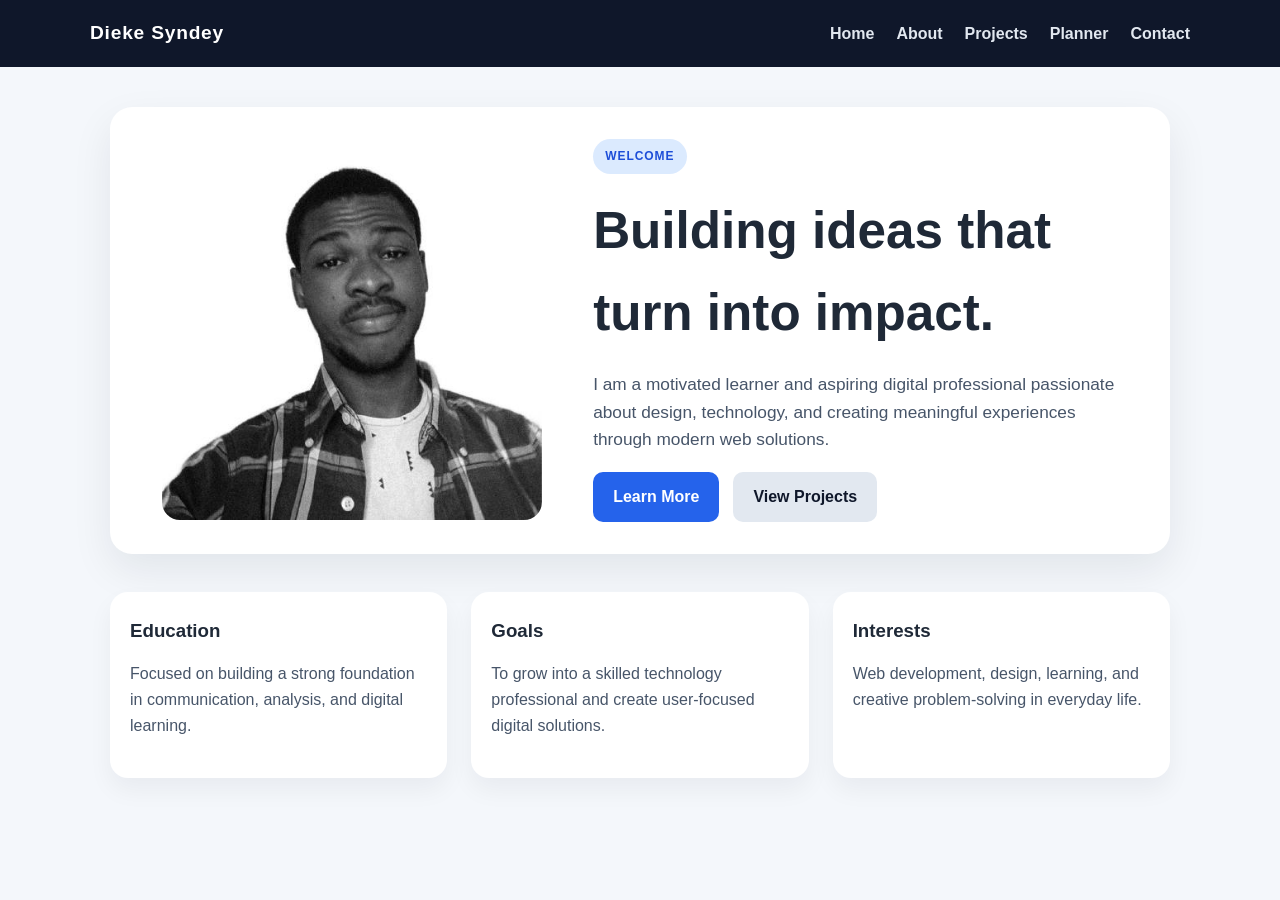
==== index.html @ cceca94e "init" ====
<!doctype html>
<html lang="en">
  <head>
    <meta charset="UTF-8" />
    <meta name="viewport" content="width=device-width, initial-scale=1.0" />
    <title>Dieke Syndey | Home</title>
    <link rel="stylesheet" href="./css/styles.css" />
  </head>
  <body>
    <header class="topbar">
      <nav class="nav">
        <div class="brand">Dieke Syndey</div>
        <div class="nav-links">
          <a href="index.html">Home</a>
          <a href="views/about.html">About</a>
          <a href="views/project.html">Projects</a>
          <a href="views/academic-planner.html">Planner</a>
          <a href="views/contact.html">Contact</a>
        </div>
      </nav>
    </header>

    <main class="container">
      <section class="hero">
        <img class="profile-img" src="./assets/images/101925868.jfif" alt="Dieke Syndey portrait" />
        <div>
          <span class="eyebrow">Welcome</span>
          <h1>Building ideas that turn into impact.</h1>
          <p class="lead">
            I am a motivated learner and aspiring digital professional passionate about design,
            technology, and creating meaningful experiences through modern web solutions.
          </p>
          <div class="cta-group">
            <a class="btn btn-primary" href="views/about.html">Learn More</a>
            <a class="btn btn-secondary" href="views/project.html">View Projects</a>
          </div>
        </div>
      </section>

      <section class="summary-grid">
        <article class="card">
          <h3>Education</h3>
          <p>Focused on building a strong foundation in communication, analysis, and digital learning.</p>
        </article>
        <article class="card">
          <h3>Goals</h3>
          <p>To grow into a skilled technology professional and create user-focused digital solutions.</p>
        </article>
        <article class="card">
          <h3>Interests</h3>
          <p>Web development, design, learning, and creative problem-solving in everyday life.</p>
        </article>
      </section>
    </main>
  </body>
</html>
---- css/styles.css ----
* {
  box-sizing: border-box;
}

body {
  margin: 0;
  font-family: Arial, Helvetica, sans-serif;
  background: #f4f7fb;
  color: #1f2937;
  line-height: 1.6;
}

a {
  text-decoration: none;
}

.topbar {
  background: #0f172a;
  color: #fff;
  padding: 18px 24px;
}

.nav {
  max-width: 1100px;
  margin: 0 auto;
  display: flex;
  justify-content: space-between;
  align-items: center;
  gap: 20px;
}

.brand {
  font-size: 1.2rem;
  font-weight: 700;
  letter-spacing: 0.04em;
}

.nav-links {
  display: flex;
  gap: 22px;
  flex-wrap: wrap;
}

.nav-links a {
  color: #e2e8f0;
  font-weight: 600;
}

.container {
  max-width: 1100px;
  margin: 0 auto;
  padding: 40px 20px 80px;
}

.hero {
  display: grid;
  grid-template-columns: 1fr 1.3fr;
  gap: 32px;
  align-items: center;
  background: #fff;
  border-radius: 22px;
  box-shadow: 0 16px 40px rgba(15, 23, 42, 0.08);
  padding: 32px;
}

.profile-img,
.hero-image {
  width: 100%;
  max-width: 380px;
  display: block;
  margin: 0 auto;
  border-radius: 18px;
}

.eyebrow {
  display: inline-block;
  background: #dbeafe;
  color: #1d4ed8;
  padding: 8px 12px;
  border-radius: 999px;
  font-size: 0.75rem;
  font-weight: 700;
  letter-spacing: 0.08em;
  text-transform: uppercase;
}

h1 {
  font-size: clamp(2.1rem, 4vw, 3.3rem);
  margin: 16px 0 12px;
}

.lead {
  color: #475569;
  font-size: 1.08rem;
}

.cta-group {
  display: flex;
  flex-wrap: wrap;
  gap: 14px;
  margin-top: 18px;
}

.btn {
  display: inline-block;
  padding: 12px 20px;
  border-radius: 10px;
  font-weight: 700;
}

.btn-primary {
  background: #2563eb;
  color: #fff;
}

.btn-secondary {
  background: #e2e8f0;
  color: #0f172a;
}

.summary-grid {
  display: grid;
  grid-template-columns: repeat(3, minmax(220px, 1fr));
  gap: 24px;
  margin-top: 38px;
}

.card {
  background: #fff;
  border-radius: 18px;
  padding: 24px 20px;
  box-shadow: 0 12px 25px rgba(15, 23, 42, 0.05);
}

.card h3,
.card h2 {
  margin-top: 0;
  margin-bottom: 10px;
}

.card p,
.card li,
.project-content p,
.page-header p,
.lead,
ul,
li {
  color: #475569;
}

.grid {
  display: grid;
  grid-template-columns: repeat(2, minmax(250px, 1fr));
  gap: 22px;
  margin-top: 34px;
}

ul {
  margin: 0;
  padding-left: 18px;
}

li {
  margin-bottom: 8px;
}

.skills {
  display: flex;
  flex-wrap: wrap;
  gap: 10px;
}

.skill-pill {
  background: #e2e8f0;
  color: #0f172a;
  padding: 8px 12px;
  border-radius: 999px;
  font-size: 0.9rem;
  font-weight: 600;
}

.page-header {
  margin-bottom: 28px;
}

.page-header h1 {
  margin: 0 0 8px;
  font-size: clamp(2rem, 4vw, 2.8rem);
}

.project-grid {
  display: grid;
  grid-template-columns: repeat(3, minmax(240px, 1fr));
  gap: 24px;
}

.project-card {
  background: #fff;
  border-radius: 18px;
  overflow: hidden;
  box-shadow: 0 12px 25px rgba(15, 23, 42, 0.06);
}

.project-card img {
  width: 100%;
  height: 210px;
  object-fit: cover;
  display: block;
}

.project-content {
  padding: 20px;
}

.project-content h2 {
  margin-top: 0;
  margin-bottom: 12px;
  font-size: 1.3rem;
}

.project-link {
  display: inline-block;
  margin-top: 8px;
  font-weight: 700;
  color: #2563eb;
}

.planner-box,
.contact-box {
  background: #fff;
  border-radius: 22px;
  box-shadow: 0 16px 40px rgba(15, 23, 42, 0.08);
  padding: 28px;
}

#task-form,
#contact-form {
  display: grid;
  gap: 18px;
}

#task-form {
  display: flex;
  gap: 12px;
  margin-bottom: 20px;
}

#task-input,
#name,
#email,
#phone,
#message {
  width: 100%;
  padding: 12px 14px;
  border: 1px solid #cbd5e1;
  border-radius: 10px;
  font-size: 1rem;
  font-family: inherit;
}

#task-input {
  flex: 1;
}

#message {
  min-height: 140px;
  resize: vertical;
}

button {
  padding: 12px 18px;
  border: none;
  border-radius: 10px;
  cursor: pointer;
  font-weight: 700;
}

.add-btn {
  background: #2563eb;
  color: #fff;
}

.delete-btn {
  background: #ef4444;
  color: #fff;
  margin-left: 12px;
}

#task-list {
  list-style: none;
  padding: 0;
  margin: 0;
}

#task-list li {
  display: flex;
  align-items: center;
  justify-content: space-between;
  gap: 12px;
  background: #f8fafc;
  border: 1px solid #e2e8f0;
  border-radius: 12px;
  padding: 12px 14px;
  margin-bottom: 10px;
  color: #1f2937;
}

.task-main {
  display: flex;
  align-items: center;
  gap: 10px;
  flex: 1;
}

label {
  display: block;
  font-weight: 700;
  margin-bottom: 8px;
}

@media (max-width: 900px) {
  .project-grid {
    grid-template-columns: 1fr;
  }
}

@media (max-width: 768px) {
  .nav {
    flex-direction: column;
    align-items: flex-start;
  }

  .hero,
  .grid,
  .summary-grid {
    grid-template-columns: 1fr;
  }

  #task-form {
    flex-direction: column;
  }
}
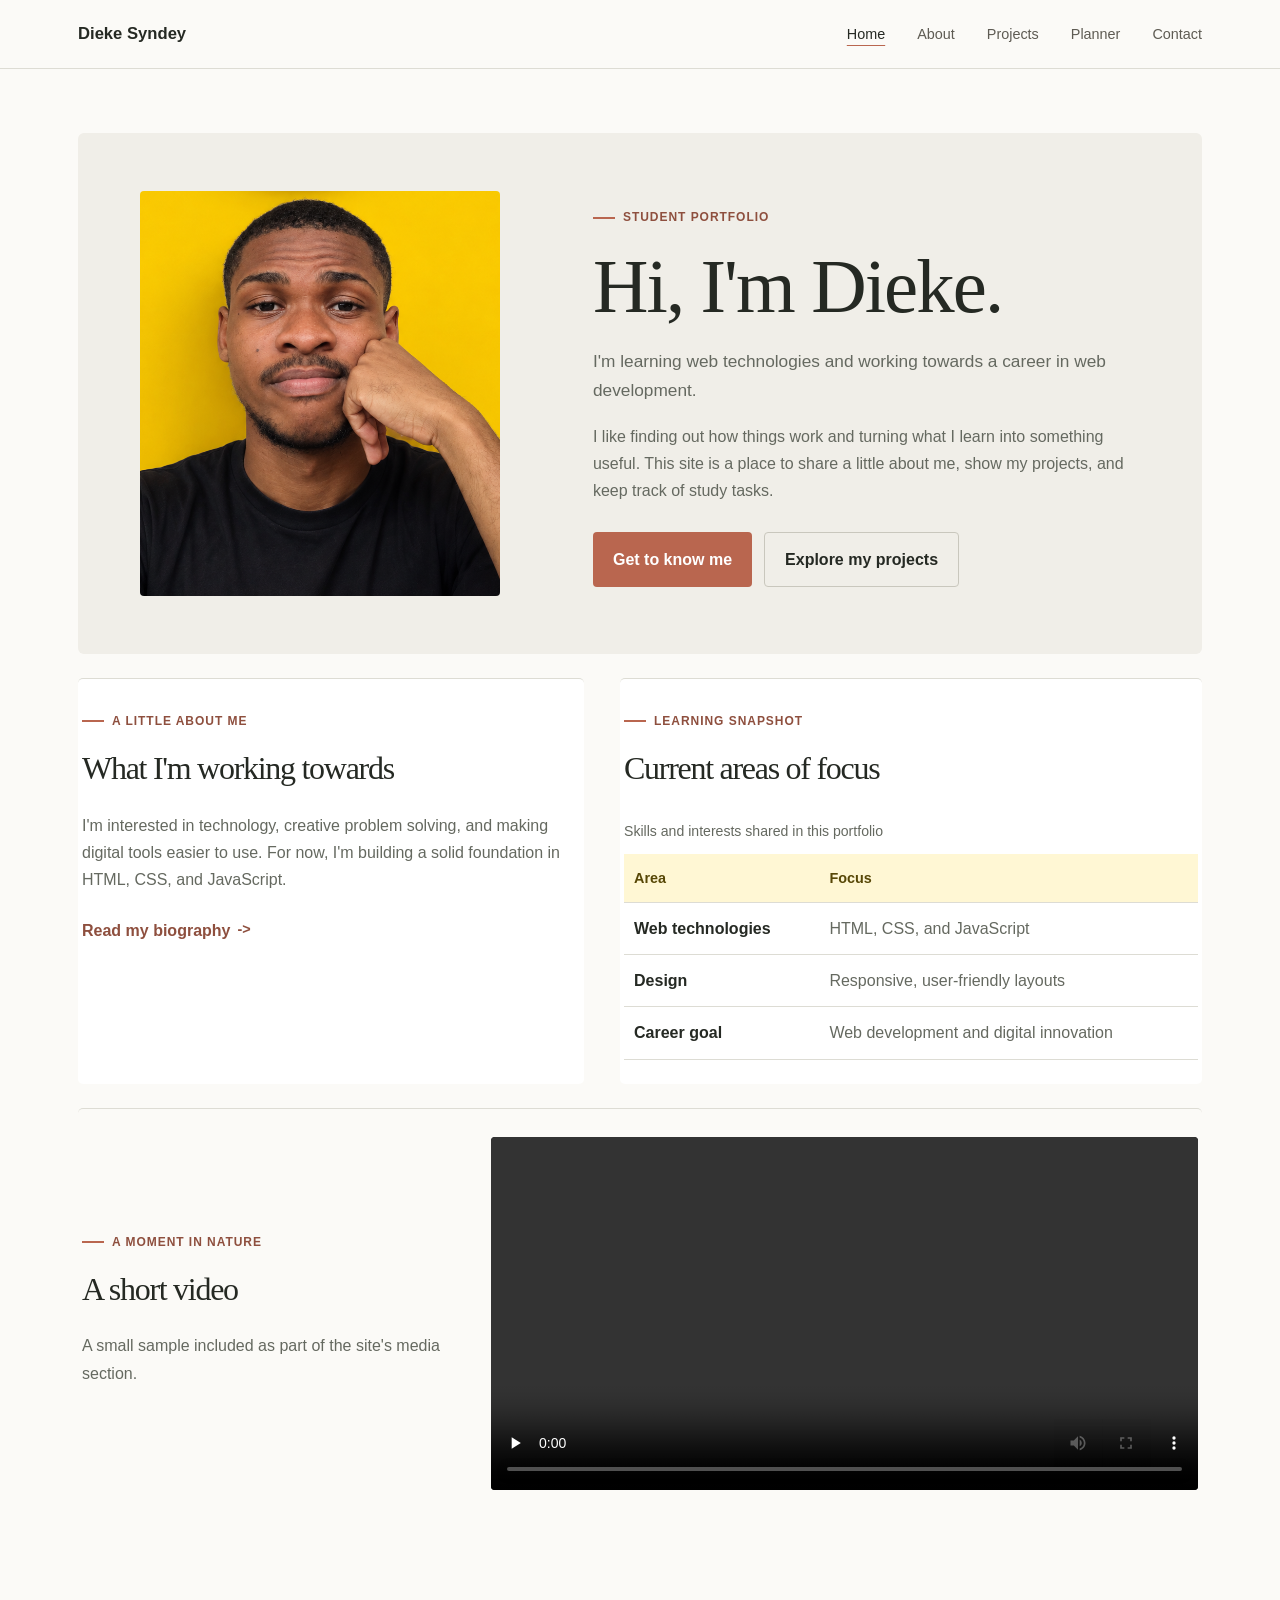
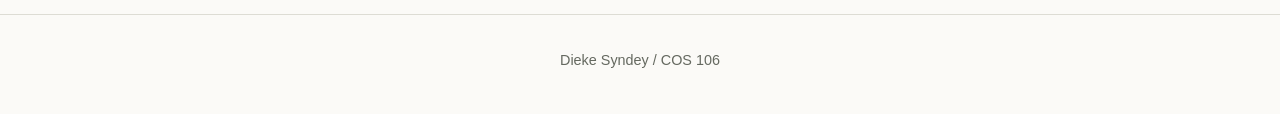
==== commit 5933b216: "Improve portfolio imagery and personalize site design" ====
--- a/index.html
+++ b/index.html
@@ -1,17 +1,18 @@
-<!doctype html>
+<!DOCTYPE html>
 <html lang="en">
   <head>
     <meta charset="UTF-8" />
     <meta name="viewport" content="width=device-width, initial-scale=1.0" />
-    <title>Dieke Syndey | Home</title>
-    <link rel="stylesheet" href="./css/styles.css" />
+    <meta name="description" content="Dieke Syndey's student portfolio and academic management website." />
+    <title>Dieke Syndey | Student Portfolio</title>
+    <link rel="stylesheet" href="css/styles.css" />
   </head>
   <body>
     <header class="topbar">
-      <nav class="nav">
-        <div class="brand">Dieke Syndey</div>
+      <nav class="nav" aria-label="Main navigation">
+        <a class="brand" href="index.html">Dieke Syndey</a>
         <div class="nav-links">
-          <a href="index.html">Home</a>
+          <a href="index.html" aria-current="page">Home</a>
           <a href="views/about.html">About</a>
           <a href="views/project.html">Projects</a>
           <a href="views/academic-planner.html">Planner</a>
@@ -21,36 +22,56 @@
     </header>
 
     <main class="container">
-      <section class="hero">
-        <img class="profile-img" src="./assets/images/101925868.jfif" alt="Dieke Syndey portrait" />
+      <section class="hero home-hero" aria-labelledby="welcome-heading">
+        <img class="profile-img" src="assets/images/dieke-portrait.png" alt="Portrait of Dieke Syndey" />
         <div>
-          <span class="eyebrow">Welcome</span>
-          <h1>Building ideas that turn into impact.</h1>
-          <p class="lead">
-            I am a motivated learner and aspiring digital professional passionate about design,
-            technology, and creating meaningful experiences through modern web solutions.
-          </p>
+          <span class="eyebrow">Student portfolio</span>
+          <h1 id="welcome-heading">Hi, I'm Dieke.</h1>
+          <p class="lead">I'm learning web technologies and working towards a career in web development.</p>
+          <p>I like finding out how things work and turning what I learn into something useful. This site is a place to share a little about me, show my projects, and keep track of study tasks.</p>
           <div class="cta-group">
-            <a class="btn btn-primary" href="views/about.html">Learn More</a>
-            <a class="btn btn-secondary" href="views/project.html">View Projects</a>
+            <a class="btn btn-primary" href="views/about.html">Get to know me</a>
+            <a class="btn btn-secondary" href="views/project.html">Explore my projects</a>
           </div>
         </div>
       </section>
 
-      <section class="summary-grid">
+      <section class="home-details" aria-label="Profile and learning resources">
         <article class="card">
-          <h3>Education</h3>
-          <p>Focused on building a strong foundation in communication, analysis, and digital learning.</p>
+          <span class="eyebrow">A little about me</span>
+          <h2>What I'm working towards</h2>
+          <p>I'm interested in technology, creative problem solving, and making digital tools easier to use. For now, I'm building a solid foundation in HTML, CSS, and JavaScript.</p>
+          <a class="project-link" href="views/about.html">Read my biography</a>
         </article>
         <article class="card">
-          <h3>Goals</h3>
-          <p>To grow into a skilled technology professional and create user-focused digital solutions.</p>
-        </article>
-        <article class="card">
-          <h3>Interests</h3>
-          <p>Web development, design, learning, and creative problem-solving in everyday life.</p>
+          <span class="eyebrow">Learning snapshot</span>
+          <h2>Current areas of focus</h2>
+          <div class="table-wrap">
+            <table>
+              <caption>Skills and interests shared in this portfolio</caption>
+              <thead><tr><th scope="col">Area</th><th scope="col">Focus</th></tr></thead>
+              <tbody>
+                <tr><th scope="row">Web technologies</th><td>HTML, CSS, and JavaScript</td></tr>
+                <tr><th scope="row">Design</th><td>Responsive, user-friendly layouts</td></tr>
+                <tr><th scope="row">Career goal</th><td>Web development and digital innovation</td></tr>
+              </tbody>
+            </table>
+          </div>
         </article>
       </section>
+
+      <section class="media-section card" aria-labelledby="media-heading">
+        <div>
+          <span class="eyebrow">A moment in nature</span>
+          <h2 id="media-heading">A short video</h2>
+          <p>A small sample included as part of the site's media section.</p>
+        </div>
+        <video controls preload="none" aria-label="Short sample video of flowers moving in a breeze">
+          <source src="https://interactive-examples.mdn.mozilla.net/media/cc0-videos/flower.mp4" type="video/mp4" />
+          Your browser does not support video playback. <a href="https://interactive-examples.mdn.mozilla.net/media/cc0-videos/flower.mp4">Open the sample video</a>.
+        </video>
+      </section>
     </main>
+    <footer class="site-footer"><p>Dieke Syndey / COS 106</p></footer>
   </body>
 </html>
--- a/css/styles.css
+++ b/css/styles.css
@@ -1,342 +1,32 @@
-* {
-  box-sizing: border-box;
-}
+:root{--ink:#171717;--muted:#66645d;--paper:#fffefa;--sun:#ffd43b;--line:#e9e5d8;--shadow:0 20px 60px rgba(25,22,10,.08)}
+*{box-sizing:border-box}html{scroll-behavior:smooth}body{margin:0;background:var(--paper);color:var(--ink);font-family:Inter,ui-sans-serif,system-ui,-apple-system,"Segoe UI",sans-serif;line-height:1.65}a{color:inherit;text-decoration:none}.topbar{position:sticky;top:0;z-index:5;background:rgba(255,254,250,.9);backdrop-filter:blur(16px);border-bottom:1px solid var(--line)}.nav{max-width:1180px;margin:auto;min-height:76px;padding:12px 28px;display:flex;justify-content:space-between;align-items:center;gap:24px}.brand{font-size:1.12rem;font-weight:850;letter-spacing:-.04em}.brand:before{content:"";display:inline-block;width:12px;height:12px;background:var(--sun);border-radius:50%;margin-right:10px}.nav-links{display:flex;gap:clamp(14px,2.5vw,34px);align-items:center}.nav-links a{font-size:.9rem;font-weight:650;color:#5e5b53;transition:color .2s}.nav-links a:hover,.nav-links a:focus-visible{color:#000}.container{width:min(1180px,100%);margin:auto;padding:64px 28px 96px}.hero{position:relative;overflow:hidden;display:grid;grid-template-columns:.9fr 1.1fr;gap:clamp(36px,7vw,92px);align-items:center;background:#f8f5e9;border-radius:30px;padding:clamp(28px,6vw,76px);box-shadow:var(--shadow)}.hero:after{content:"";position:absolute;width:220px;height:220px;border-radius:50%;background:var(--sun);opacity:.3;right:-90px;top:-105px}.profile-img,.hero-image{width:100%;max-width:390px;aspect-ratio:4/4.5;object-fit:cover;display:block;margin:auto;border-radius:24px;box-shadow:12px 12px 0 var(--sun)}.eyebrow{display:inline-flex;align-items:center;gap:8px;color:#5a4a05;font-size:.75rem;font-weight:800;letter-spacing:.13em;text-transform:uppercase}.eyebrow:before{content:"";width:22px;height:2px;background:#d3a900}h1{font-size:clamp(2.7rem,6vw,5.25rem);line-height:1.02;letter-spacing:-.065em;margin:18px 0}.lead{color:var(--muted);font-size:1.08rem;max-width:580px}.cta-group{display:flex;flex-wrap:wrap;gap:12px;margin-top:28px}.btn{display:inline-flex;align-items:center;justify-content:center;padding:13px 20px;border-radius:999px;font-weight:750;transition:transform .2s,background .2s}.btn:hover{transform:translateY(-2px)}.btn-primary{background:var(--sun);color:#171717}.btn-primary:hover,.add-btn:hover,button:hover{background:#f0c51f}.btn-secondary{background:#fff;border:1px solid var(--line)}.summary-grid{display:grid;grid-template-columns:repeat(3,minmax(0,1fr));gap:18px;margin-top:28px}.card{background:#fff;border:1px solid var(--line);border-radius:20px;padding:26px;box-shadow:0 8px 28px rgba(25,22,10,.035)}.card h3,.card h2{margin:0 0 10px;letter-spacing:-.03em}.card p,.card li,.project-content p,.page-header p,.lead,ul,li{color:var(--muted)}.grid{display:grid;grid-template-columns:repeat(2,minmax(0,1fr));gap:18px;margin-top:26px}ul{margin:0;padding-left:20px}li{margin-bottom:8px}.skills{display:flex;flex-wrap:wrap;gap:9px}.skill-pill{background:#fff7d4;color:#574706;padding:8px 12px;border-radius:999px;font-size:.86rem;font-weight:700}.page-header{margin-bottom:34px}.page-header h1{font-size:clamp(2.5rem,5vw,4rem);margin:0 0 10px}.project-grid{display:grid;grid-template-columns:repeat(3,minmax(0,1fr));gap:20px}.project-card{background:#fff;border:1px solid var(--line);border-radius:22px;overflow:hidden;box-shadow:var(--shadow);transition:transform .25s}.project-card:hover{transform:translateY(-5px)}.project-card img{width:100%;height:220px;object-fit:cover;display:block}.project-content{padding:22px}.project-content h2{margin:0 0 10px;font-size:1.25rem;letter-spacing:-.03em}.project-link{display:inline-flex;margin-top:8px;font-weight:800;color:#775c00}.project-link:after{content:"?";margin-left:7px}.planner-box,.contact-box{background:#fff;border:1px solid var(--line);border-radius:24px;box-shadow:var(--shadow);padding:clamp(24px,5vw,48px);max-width:800px;margin:auto}.planner-box h1,.contact-box h1{font-size:clamp(2.4rem,5vw,3.8rem)}#task-form,#contact-form{display:grid;gap:18px}#task-form{display:flex;gap:12px;margin-bottom:20px}#task-input,#name,#email,#phone,#message{width:100%;padding:14px 15px;border:1px solid #dedbd1;border-radius:12px;font-size:1rem;font-family:inherit;background:#fffefa;outline:none}#task-input:focus,#name:focus,#email:focus,#phone:focus,#message:focus{border-color:#d0a800;box-shadow:0 0 0 3px #ffd43b45}#task-input{flex:1}#message{min-height:140px;resize:vertical}button{padding:13px 20px;border:0;border-radius:12px;background:var(--sun);cursor:pointer;font-weight:800;transition:background .2s}#task-list{list-style:none;padding:0;margin:0}#task-list li{display:flex;align-items:center;justify-content:space-between;gap:12px;background:#fffefa;border:1px solid var(--line);border-radius:12px;padding:12px 14px;margin-bottom:10px;color:var(--ink)}.task-main{display:flex;align-items:center;gap:10px;flex:1}.delete-btn{background:#171717;color:#fff;margin-left:12px}.delete-btn:hover{background:#393939}label{display:block;font-weight:750;margin-bottom:8px}:focus-visible{outline:3px solid #d3a900;outline-offset:3px}@media(max-width:850px){.project-grid{grid-template-columns:repeat(2,minmax(0,1fr))}.hero{gap:36px}.summary-grid{grid-template-columns:1fr 1fr}.summary-grid .card:last-child{grid-column:span 2}}@media(max-width:620px){.nav{align-items:flex-start;flex-direction:column;padding:15px 20px;gap:10px}.nav-links{width:100%;gap:8px 18px;flex-wrap:wrap}.nav-links a{font-size:.84rem}.container{padding:36px 18px 64px}.hero,.grid,.summary-grid,.project-grid{grid-template-columns:1fr}.hero{padding:26px;gap:30px;border-radius:22px}.profile-img,.hero-image{max-width:300px}.summary-grid .card:last-child{grid-column:auto}.project-card img{height:210px}#task-form{flex-direction:column}}
+/* Homepage sections and semantic table */
+.brand{white-space:nowrap}.home-hero{grid-template-columns:.8fr 1.2fr}.home-hero p:not(.lead){max-width:620px;color:var(--muted)}
+.home-details{display:grid;grid-template-columns:1fr 1.15fr;gap:18px;margin-top:24px}.home-details .card{padding:clamp(22px,4vw,36px)}
+.home-details h2,.media-section h2{font-size:clamp(1.5rem,3vw,2rem);letter-spacing:-.04em;margin:10px 0}
+.table-wrap{overflow-x:auto}table{width:100%;border-collapse:collapse;text-align:left;margin-top:14px}caption{text-align:left;color:var(--muted);font-size:.88rem;padding:0 0 10px}th,td{padding:12px 10px;border-bottom:1px solid var(--line);vertical-align:top}thead th{background:#fff7d4;color:#574706;font-size:.9rem}tbody th{font-weight:700}td{color:var(--muted)}
+.media-section{display:grid;grid-template-columns:.7fr 1.3fr;gap:28px;align-items:center;margin-top:24px}.media-section p{color:var(--muted)}.media-section video{display:block;width:100%;max-height:380px;background:#171717;border-radius:16px}.site-footer{text-align:center;padding:8px 20px 28px;color:var(--muted);font-size:.9rem}
+.field-error{display:block;color:#a12622;font-size:.9rem;margin-top:5px}.form-status{min-height:1.5em;margin:0;color:#276749}.form-status.is-error{color:#a12622}#task-input[aria-invalid="true"]{border-color:#a12622}
+@media(max-width:850px){.home-hero,.home-details,.media-section{grid-template-columns:1fr}.home-hero{gap:34px}.home-hero .profile-img{max-width:300px}.media-section video{max-height:320px}}
+.project-link:after{content:"→"}.task-completed{text-decoration:line-through;color:#64748b}.empty-state{justify-content:center!important;color:var(--muted)!important;background:transparent!important;border-style:dashed!important}.muted-note{margin:-12px 0 20px;color:var(--muted);font-size:.9rem}.visually-hidden{position:absolute;width:1px;height:1px;padding:0;margin:-1px;overflow:hidden;clip:rect(0,0,0,0);white-space:nowrap;border:0}
+@media(max-width:620px){.home-details{grid-template-columns:1fr}.media-section{padding:22px}.table-wrap{margin-right:-4px}th,td{padding:10px 8px}}
 
-body {
-  margin: 0;
-  font-family: Arial, Helvetica, sans-serif;
-  background: #f4f7fb;
-  color: #1f2937;
-  line-height: 1.6;
-}
-
-a {
-  text-decoration: none;
-}
-
-.topbar {
-  background: #0f172a;
-  color: #fff;
-  padding: 18px 24px;
-}
-
-.nav {
-  max-width: 1100px;
-  margin: 0 auto;
-  display: flex;
-  justify-content: space-between;
-  align-items: center;
-  gap: 20px;
-}
-
-.brand {
-  font-size: 1.2rem;
-  font-weight: 700;
-  letter-spacing: 0.04em;
-}
-
-.nav-links {
-  display: flex;
-  gap: 22px;
-  flex-wrap: wrap;
-}
-
-.nav-links a {
-  color: #e2e8f0;
-  font-weight: 600;
-}
-
-.container {
-  max-width: 1100px;
-  margin: 0 auto;
-  padding: 40px 20px 80px;
-}
-
-.hero {
-  display: grid;
-  grid-template-columns: 1fr 1.3fr;
-  gap: 32px;
-  align-items: center;
-  background: #fff;
-  border-radius: 22px;
-  box-shadow: 0 16px 40px rgba(15, 23, 42, 0.08);
-  padding: 32px;
-}
-
-.profile-img,
-.hero-image {
-  width: 100%;
-  max-width: 380px;
-  display: block;
-  margin: 0 auto;
-  border-radius: 18px;
-}
-
-.eyebrow {
-  display: inline-block;
-  background: #dbeafe;
-  color: #1d4ed8;
-  padding: 8px 12px;
-  border-radius: 999px;
-  font-size: 0.75rem;
-  font-weight: 700;
-  letter-spacing: 0.08em;
-  text-transform: uppercase;
-}
-
-h1 {
-  font-size: clamp(2.1rem, 4vw, 3.3rem);
-  margin: 16px 0 12px;
-}
-
-.lead {
-  color: #475569;
-  font-size: 1.08rem;
-}
-
-.cta-group {
-  display: flex;
-  flex-wrap: wrap;
-  gap: 14px;
-  margin-top: 18px;
-}
-
-.btn {
-  display: inline-block;
-  padding: 12px 20px;
-  border-radius: 10px;
-  font-weight: 700;
-}
-
-.btn-primary {
-  background: #2563eb;
-  color: #fff;
-}
-
-.btn-secondary {
-  background: #e2e8f0;
-  color: #0f172a;
-}
-
-.summary-grid {
-  display: grid;
-  grid-template-columns: repeat(3, minmax(220px, 1fr));
-  gap: 24px;
-  margin-top: 38px;
-}
-
-.card {
-  background: #fff;
-  border-radius: 18px;
-  padding: 24px 20px;
-  box-shadow: 0 12px 25px rgba(15, 23, 42, 0.05);
-}
-
-.card h3,
-.card h2 {
-  margin-top: 0;
-  margin-bottom: 10px;
-}
-
-.card p,
-.card li,
-.project-content p,
-.page-header p,
-.lead,
-ul,
-li {
-  color: #475569;
-}
-
-.grid {
-  display: grid;
-  grid-template-columns: repeat(2, minmax(250px, 1fr));
-  gap: 22px;
-  margin-top: 34px;
-}
-
-ul {
-  margin: 0;
-  padding-left: 18px;
-}
-
-li {
-  margin-bottom: 8px;
-}
-
-.skills {
-  display: flex;
-  flex-wrap: wrap;
-  gap: 10px;
-}
-
-.skill-pill {
-  background: #e2e8f0;
-  color: #0f172a;
-  padding: 8px 12px;
-  border-radius: 999px;
-  font-size: 0.9rem;
-  font-weight: 600;
-}
-
-.page-header {
-  margin-bottom: 28px;
-}
-
-.page-header h1 {
-  margin: 0 0 8px;
-  font-size: clamp(2rem, 4vw, 2.8rem);
-}
-
-.project-grid {
-  display: grid;
-  grid-template-columns: repeat(3, minmax(240px, 1fr));
-  gap: 24px;
-}
-
-.project-card {
-  background: #fff;
-  border-radius: 18px;
-  overflow: hidden;
-  box-shadow: 0 12px 25px rgba(15, 23, 42, 0.06);
-}
-
-.project-card img {
-  width: 100%;
-  height: 210px;
-  object-fit: cover;
-  display: block;
-}
-
-.project-content {
-  padding: 20px;
-}
-
-.project-content h2 {
-  margin-top: 0;
-  margin-bottom: 12px;
-  font-size: 1.3rem;
-}
-
-.project-link {
-  display: inline-block;
-  margin-top: 8px;
-  font-weight: 700;
-  color: #2563eb;
-}
-
-.planner-box,
-.contact-box {
-  background: #fff;
-  border-radius: 22px;
-  box-shadow: 0 16px 40px rgba(15, 23, 42, 0.08);
-  padding: 28px;
-}
-
-#task-form,
-#contact-form {
-  display: grid;
-  gap: 18px;
-}
-
-#task-form {
-  display: flex;
-  gap: 12px;
-  margin-bottom: 20px;
-}
-
-#task-input,
-#name,
-#email,
-#phone,
-#message {
-  width: 100%;
-  padding: 12px 14px;
-  border: 1px solid #cbd5e1;
-  border-radius: 10px;
-  font-size: 1rem;
-  font-family: inherit;
-}
-
-#task-input {
-  flex: 1;
-}
-
-#message {
-  min-height: 140px;
-  resize: vertical;
-}
-
-button {
-  padding: 12px 18px;
-  border: none;
-  border-radius: 10px;
-  cursor: pointer;
-  font-weight: 700;
-}
-
-.add-btn {
-  background: #2563eb;
-  color: #fff;
-}
-
-.delete-btn {
-  background: #ef4444;
-  color: #fff;
-  margin-left: 12px;
-}
-
-#task-list {
-  list-style: none;
-  padding: 0;
-  margin: 0;
-}
-
-#task-list li {
-  display: flex;
-  align-items: center;
-  justify-content: space-between;
-  gap: 12px;
-  background: #f8fafc;
-  border: 1px solid #e2e8f0;
-  border-radius: 12px;
-  padding: 12px 14px;
-  margin-bottom: 10px;
-  color: #1f2937;
-}
-
-.task-main {
-  display: flex;
-  align-items: center;
-  gap: 10px;
-  flex: 1;
-}
-
-label {
-  display: block;
-  font-weight: 700;
-  margin-bottom: 8px;
-}
-
-@media (max-width: 900px) {
-  .project-grid {
-    grid-template-columns: 1fr;
-  }
-}
-
-@media (max-width: 768px) {
-  .nav {
-    flex-direction: column;
-    align-items: flex-start;
-  }
-
-  .hero,
-  .grid,
-  .summary-grid {
-    grid-template-columns: 1fr;
-  }
-
-  #task-form {
-    flex-direction: column;
-  }
-}
+/* A quieter, more personal visual style */
+:root{--ink:#252923;--muted:#656960;--paper:#fbfaf7;--sun:#b9664f;--line:#dddcd4;--shadow:none}
+body{font-family:Arial,Helvetica,sans-serif;line-height:1.7}
+.topbar{background:var(--paper);backdrop-filter:none}
+.nav{min-height:68px}.brand{font-size:1.04rem;letter-spacing:0}.brand:before{display:none}
+.nav-links a{font-weight:500}.nav-links a[aria-current="page"]{color:var(--ink);text-decoration:underline;text-decoration-color:var(--sun);text-underline-offset:6px}
+h1,h2,.project-content h2{font-family:Georgia,"Times New Roman",serif;letter-spacing:-.025em}
+h1{font-weight:500;line-height:1.08}.hero{background:#f0eee8;border-radius:6px;box-shadow:none;padding:clamp(26px,5vw,58px)}.hero:after{display:none}
+.profile-img,.hero-image{max-width:360px;aspect-ratio:4/4.5;border-radius:4px;box-shadow:none;object-position:center 34%}
+.eyebrow{color:#8e4f3e;letter-spacing:.08em}.eyebrow:before{background:#b9664f}
+.btn{border-radius:4px;transition:background .18s,color .18s}.btn-primary{background:#b9664f;color:#fff}.btn-primary:hover,.add-btn:hover,button:hover{background:#984c39}.btn-secondary{border-color:#c9c7bd;background:transparent}
+.home-details .card,.media-section.card,.card,.project-card,.planner-box,.contact-box{border-radius:5px;box-shadow:none}
+.home-details .card{border:0;border-top:1px solid var(--line);padding:24px 4px}.home-details{gap:36px}.home-details h2,.media-section h2{font-family:Georgia,"Times New Roman",serif;font-weight:500}
+.media-section.card{background:transparent;border:0;border-top:1px solid var(--line);padding:28px 4px}.media-section video{border-radius:4px}
+.project-card{transition:none}.project-card:hover{transform:none}.project-card img{height:205px}.project-link{color:#8e4f3e}.project-link:after{content:" ->";font-size:.9em}
+.project-kicker{margin:0 0 8px!important;color:#8e4f3e!important;font-size:.72rem;text-transform:uppercase;letter-spacing:.1em;font-weight:700}
+.project-card img{object-fit:cover;background:#ece9e1;border-bottom:1px solid var(--line)}.project-content{padding:20px 22px 24px}.project-content h2{font-weight:500}
+.site-footer{border-top:1px solid var(--line);padding-top:18px}
+@media(max-width:620px){.home-details{gap:18px}.media-section.card{padding:22px 4px}.profile-img,.hero-image{max-width:300px}}
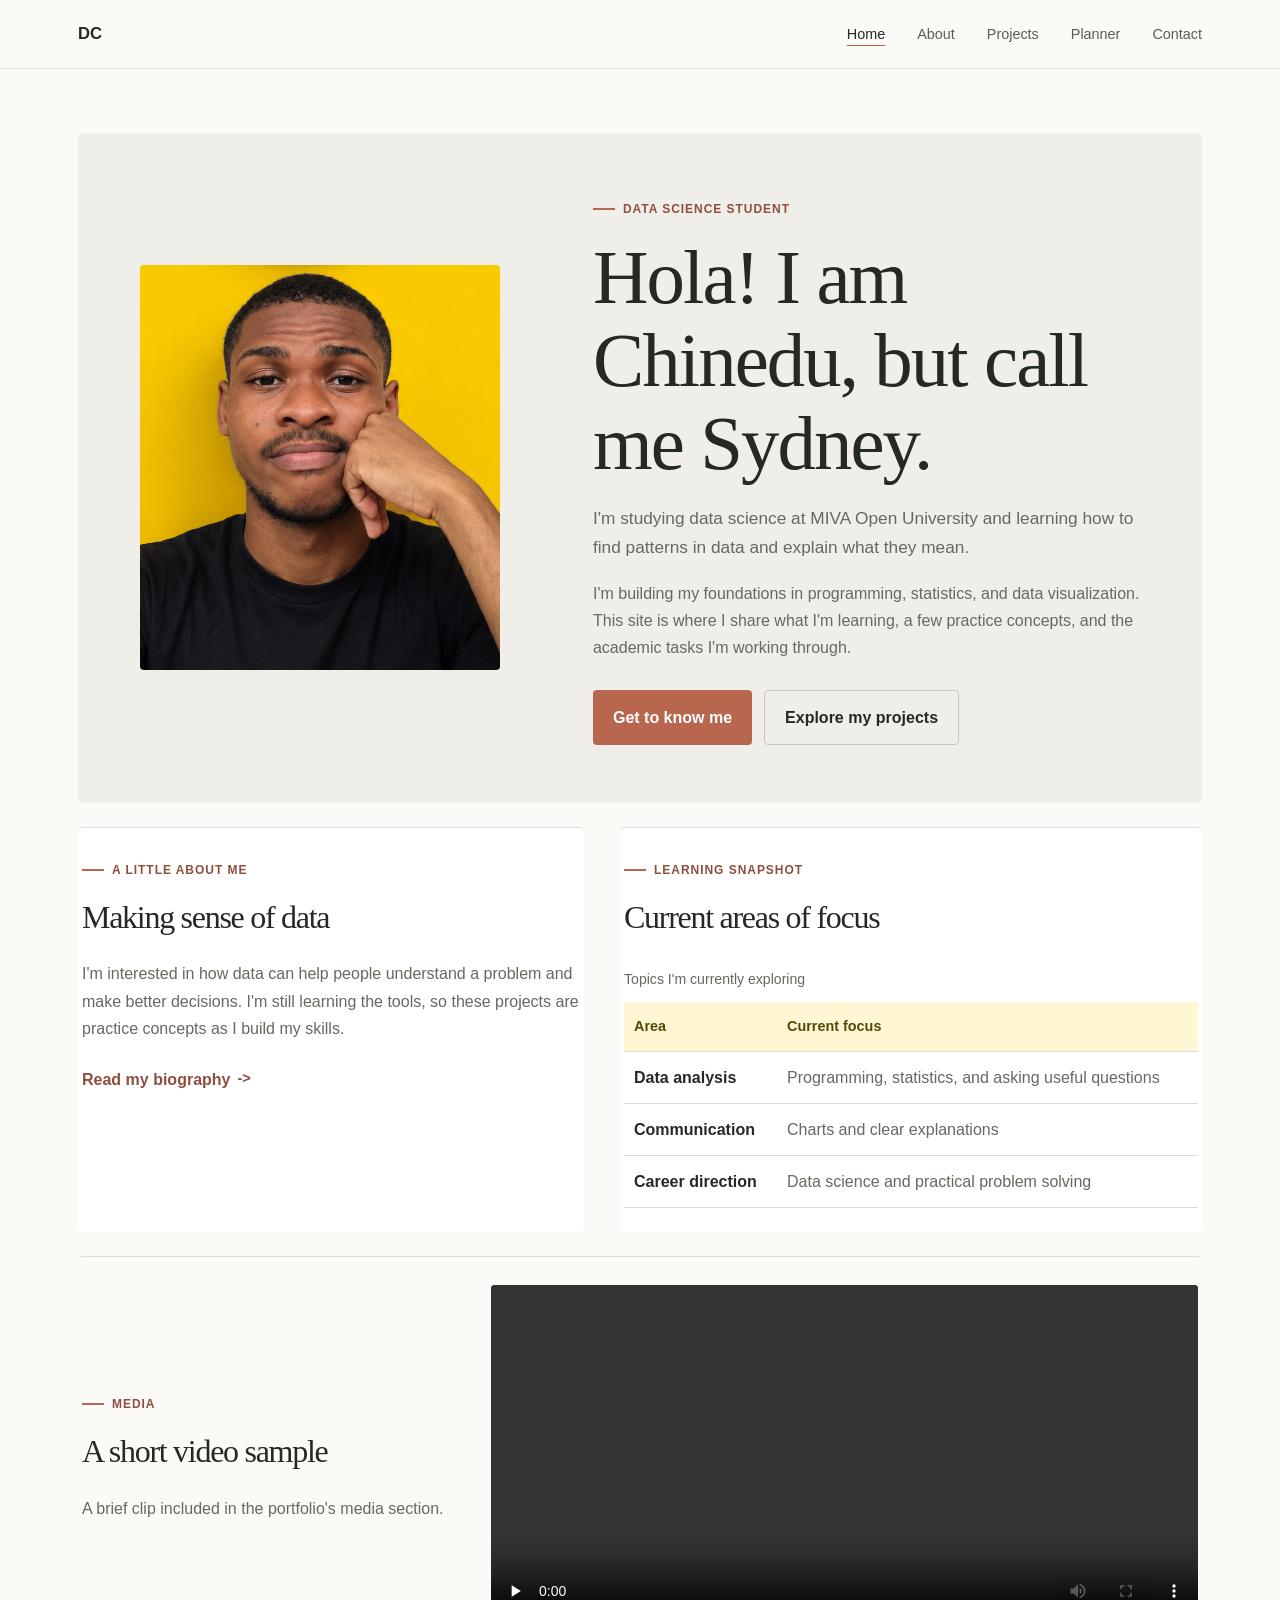
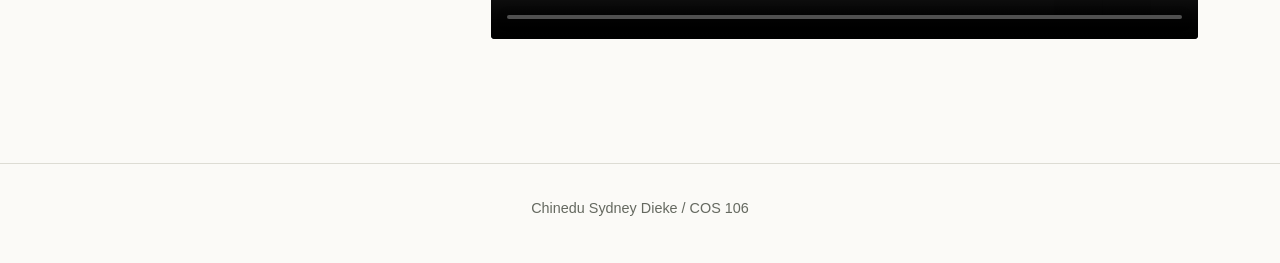
==== commit e40924a4: "Refocus portfolio on data science" ====
--- a/index.html
+++ b/index.html
@@ -3,14 +3,14 @@
   <head>
     <meta charset="UTF-8" />
     <meta name="viewport" content="width=device-width, initial-scale=1.0" />
-    <meta name="description" content="Dieke Syndey's student portfolio and academic management website." />
-    <title>Dieke Syndey | Student Portfolio</title>
+    <meta name="description" content="Chinedu Sydney Dieke's data science student portfolio." />
+    <title>Chinedu Sydney Dieke | Data Science Student</title>
     <link rel="stylesheet" href="css/styles.css" />
   </head>
   <body>
     <header class="topbar">
       <nav class="nav" aria-label="Main navigation">
-        <a class="brand" href="index.html">Dieke Syndey</a>
+        <a class="brand" href="index.html">DC</a>
         <div class="nav-links">
           <a href="index.html" aria-current="page">Home</a>
           <a href="views/about.html">About</a>
@@ -23,12 +23,12 @@
 
     <main class="container">
       <section class="hero home-hero" aria-labelledby="welcome-heading">
-        <img class="profile-img" src="assets/images/dieke-portrait.png" alt="Portrait of Dieke Syndey" />
+        <img class="profile-img" src="assets/images/dieke-portrait.png" alt="Portrait of Chinedu Sydney Dieke" />
         <div>
-          <span class="eyebrow">Student portfolio</span>
-          <h1 id="welcome-heading">Hi, I'm Dieke.</h1>
-          <p class="lead">I'm learning web technologies and working towards a career in web development.</p>
-          <p>I like finding out how things work and turning what I learn into something useful. This site is a place to share a little about me, show my projects, and keep track of study tasks.</p>
+          <span class="eyebrow">Data science student</span>
+          <h1 id="welcome-heading">Hola! I am Chinedu, but call me Sydney.</h1>
+          <p class="lead">I'm studying data science at MIVA Open University and learning how to find patterns in data and explain what they mean.</p>
+          <p>I'm building my foundations in programming, statistics, and data visualization. This site is where I share what I'm learning, a few practice concepts, and the academic tasks I'm working through.</p>
           <div class="cta-group">
             <a class="btn btn-primary" href="views/about.html">Get to know me</a>
             <a class="btn btn-secondary" href="views/project.html">Explore my projects</a>
@@ -39,8 +39,8 @@
       <section class="home-details" aria-label="Profile and learning resources">
         <article class="card">
           <span class="eyebrow">A little about me</span>
-          <h2>What I'm working towards</h2>
-          <p>I'm interested in technology, creative problem solving, and making digital tools easier to use. For now, I'm building a solid foundation in HTML, CSS, and JavaScript.</p>
+          <h2>Making sense of data</h2>
+          <p>I'm interested in how data can help people understand a problem and make better decisions. I'm still learning the tools, so these projects are practice concepts as I build my skills.</p>
           <a class="project-link" href="views/about.html">Read my biography</a>
         </article>
         <article class="card">
@@ -48,12 +48,12 @@
           <h2>Current areas of focus</h2>
           <div class="table-wrap">
             <table>
-              <caption>Skills and interests shared in this portfolio</caption>
-              <thead><tr><th scope="col">Area</th><th scope="col">Focus</th></tr></thead>
+              <caption>Topics I'm currently exploring</caption>
+              <thead><tr><th scope="col">Area</th><th scope="col">Current focus</th></tr></thead>
               <tbody>
-                <tr><th scope="row">Web technologies</th><td>HTML, CSS, and JavaScript</td></tr>
-                <tr><th scope="row">Design</th><td>Responsive, user-friendly layouts</td></tr>
-                <tr><th scope="row">Career goal</th><td>Web development and digital innovation</td></tr>
+                <tr><th scope="row">Data analysis</th><td>Programming, statistics, and asking useful questions</td></tr>
+                <tr><th scope="row">Communication</th><td>Charts and clear explanations</td></tr>
+                <tr><th scope="row">Career direction</th><td>Data science and practical problem solving</td></tr>
               </tbody>
             </table>
           </div>
@@ -62,9 +62,9 @@
 
       <section class="media-section card" aria-labelledby="media-heading">
         <div>
-          <span class="eyebrow">A moment in nature</span>
-          <h2 id="media-heading">A short video</h2>
-          <p>A small sample included as part of the site's media section.</p>
+          <span class="eyebrow">Media</span>
+          <h2 id="media-heading">A short video sample</h2>
+          <p>A brief clip included in the portfolio's media section.</p>
         </div>
         <video controls preload="none" aria-label="Short sample video of flowers moving in a breeze">
           <source src="https://interactive-examples.mdn.mozilla.net/media/cc0-videos/flower.mp4" type="video/mp4" />
@@ -72,6 +72,6 @@
         </video>
       </section>
     </main>
-    <footer class="site-footer"><p>Dieke Syndey / COS 106</p></footer>
+    <footer class="site-footer"><p>Chinedu Sydney Dieke / COS 106</p></footer>
   </body>
 </html>
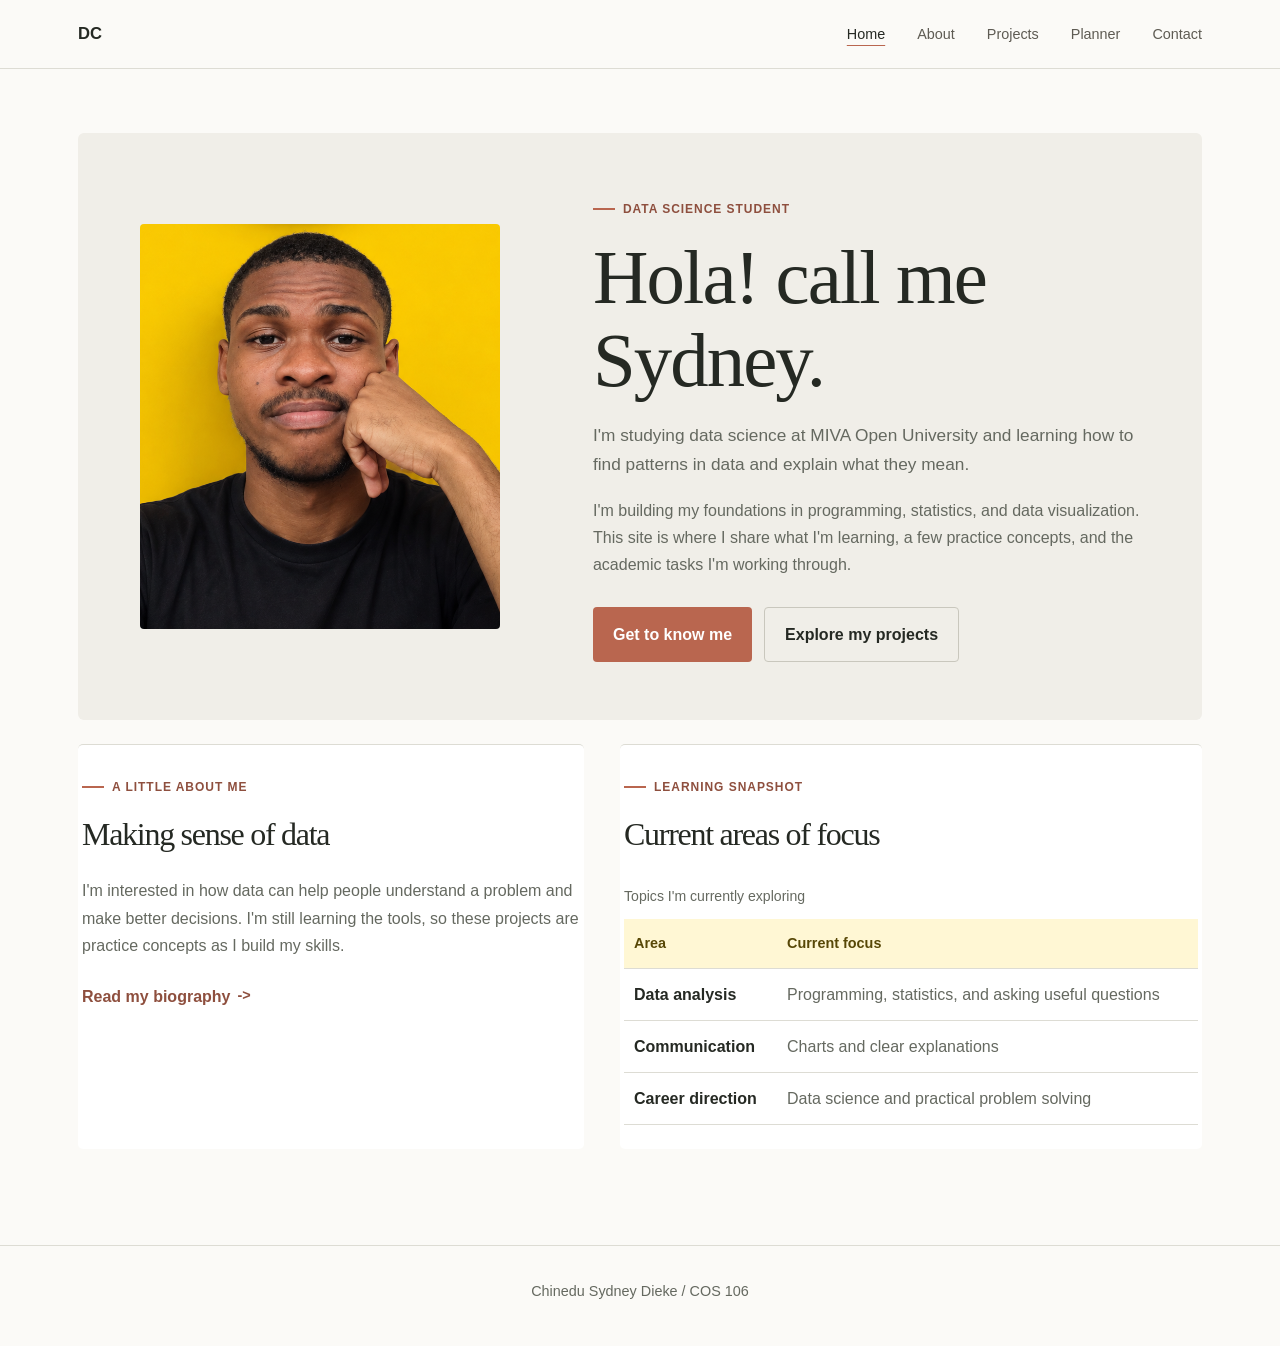
==== commit 876dad43: "Update academic planner video and education background" ====
--- a/index.html
+++ b/index.html
@@ -26,7 +26,7 @@
         <img class="profile-img" src="assets/images/dieke-portrait.png" alt="Portrait of Chinedu Sydney Dieke" />
         <div>
           <span class="eyebrow">Data science student</span>
-          <h1 id="welcome-heading">Hola! I am Chinedu, but call me Sydney.</h1>
+          <h1 id="welcome-heading">Hola! call me Sydney.</h1>
           <p class="lead">I'm studying data science at MIVA Open University and learning how to find patterns in data and explain what they mean.</p>
           <p>I'm building my foundations in programming, statistics, and data visualization. This site is where I share what I'm learning, a few practice concepts, and the academic tasks I'm working through.</p>
           <div class="cta-group">
@@ -60,17 +60,6 @@
         </article>
       </section>
 
-      <section class="media-section card" aria-labelledby="media-heading">
-        <div>
-          <span class="eyebrow">Media</span>
-          <h2 id="media-heading">A short video sample</h2>
-          <p>A brief clip included in the portfolio's media section.</p>
-        </div>
-        <video controls preload="none" aria-label="Short sample video of flowers moving in a breeze">
-          <source src="https://interactive-examples.mdn.mozilla.net/media/cc0-videos/flower.mp4" type="video/mp4" />
-          Your browser does not support video playback. <a href="https://interactive-examples.mdn.mozilla.net/media/cc0-videos/flower.mp4">Open the sample video</a>.
-        </video>
-      </section>
     </main>
     <footer class="site-footer"><p>Chinedu Sydney Dieke / COS 106</p></footer>
   </body>
